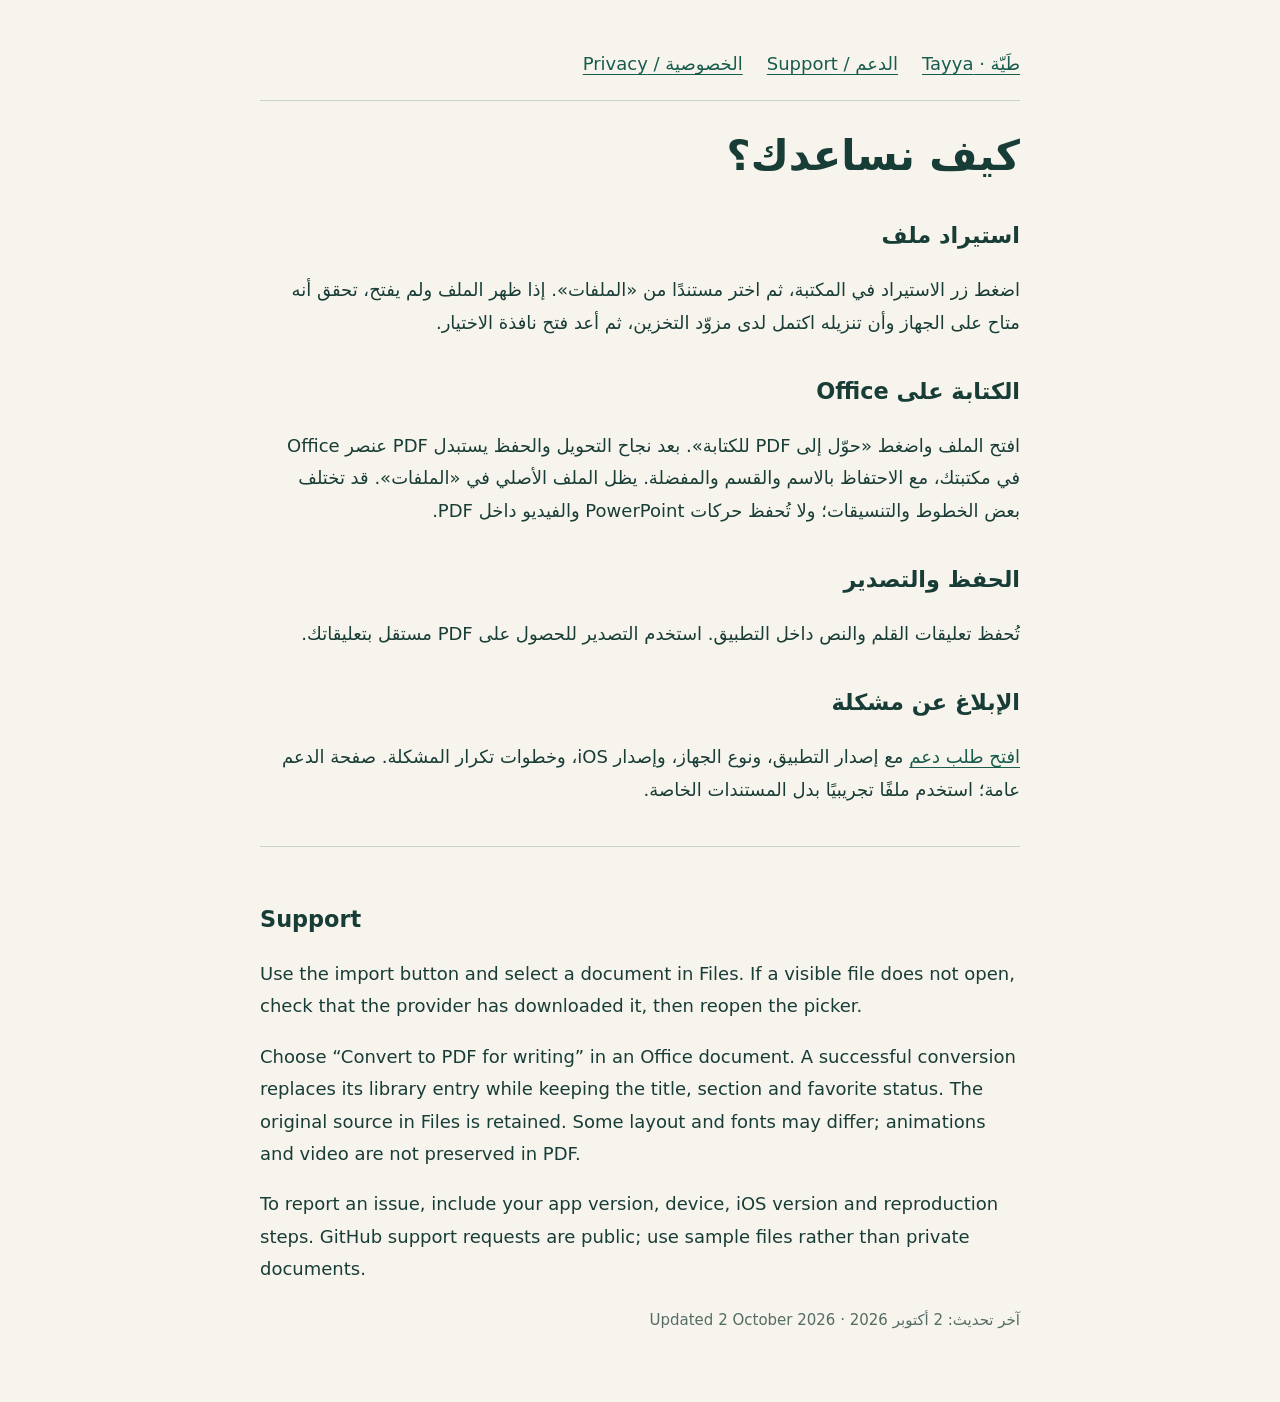
==== docs/support.html @ b32afc5d "Add bilingual Tayya support and privacy pages [skip ci]" ====
<!doctype html>
<html lang="ar" dir="rtl"><head><meta charset="utf-8"><meta name="viewport" content="width=device-width,initial-scale=1"><title>الدعم — طَيّة Tayya</title><link rel="stylesheet" href="style.css"></head><body><main><nav><a href="index.html">طَيّة · Tayya</a><a href="support.html">الدعم / Support</a><a href="privacy.html">الخصوصية / Privacy</a></nav><h1>كيف نساعدك؟</h1><h2>استيراد ملف</h2><p>اضغط زر الاستيراد في المكتبة، ثم اختر مستندًا من «الملفات». إذا ظهر الملف ولم يفتح، تحقق أنه متاح على الجهاز وأن تنزيله اكتمل لدى مزوّد التخزين، ثم أعد فتح نافذة الاختيار.</p><h2>الكتابة على Office</h2><p>افتح الملف واضغط «حوّل إلى PDF للكتابة». بعد نجاح التحويل والحفظ يستبدل PDF عنصر Office في مكتبتك، مع الاحتفاظ بالاسم والقسم والمفضلة. يظل الملف الأصلي في «الملفات». قد تختلف بعض الخطوط والتنسيقات؛ ولا تُحفظ حركات PowerPoint والفيديو داخل PDF.</p><h2>الحفظ والتصدير</h2><p>تُحفظ تعليقات القلم والنص داخل التطبيق. استخدم التصدير للحصول على PDF مستقل بتعليقاتك.</p><h2>الإبلاغ عن مشكلة</h2><p><a href="https://github.com/x6one/hashiya-ios/issues/new">افتح طلب دعم</a> مع إصدار التطبيق، ونوع الجهاز، وإصدار iOS، وخطوات تكرار المشكلة. صفحة الدعم عامة؛ استخدم ملفًا تجريبيًا بدل المستندات الخاصة.</p><section lang="en"><h2>Support</h2><p>Use the import button and select a document in Files. If a visible file does not open, check that the provider has downloaded it, then reopen the picker.</p><p>Choose “Convert to PDF for writing” in an Office document. A successful conversion replaces its library entry while keeping the title, section and favorite status. The original source in Files is retained. Some layout and fonts may differ; animations and video are not preserved in PDF.</p><p>To report an issue, include your app version, device, iOS version and reproduction steps. GitHub support requests are public; use sample files rather than private documents.</p></section><p><small>آخر تحديث: 2 أكتوبر 2026 · Updated 2 October 2026</small></p></main></body></html>
---- docs/style.css ----
body{margin:0;background:#f7f4ed;color:#183d36;font:18px/1.8 system-ui,-apple-system,sans-serif}main{max-width:760px;margin:auto;padding:48px 24px}h1{font-size:2.6rem;line-height:1.3}h2{margin-top:2rem;font-size:1.4rem}a{color:#175c4c;text-underline-offset:4px}nav{display:flex;gap:24px;flex-wrap:wrap;border-bottom:1px solid #c8d2c9;padding-bottom:20px}section[lang=en]{direction:ltr;border-top:1px solid #c8d2c9;margin-top:40px;padding-top:20px}small{color:#556c64}
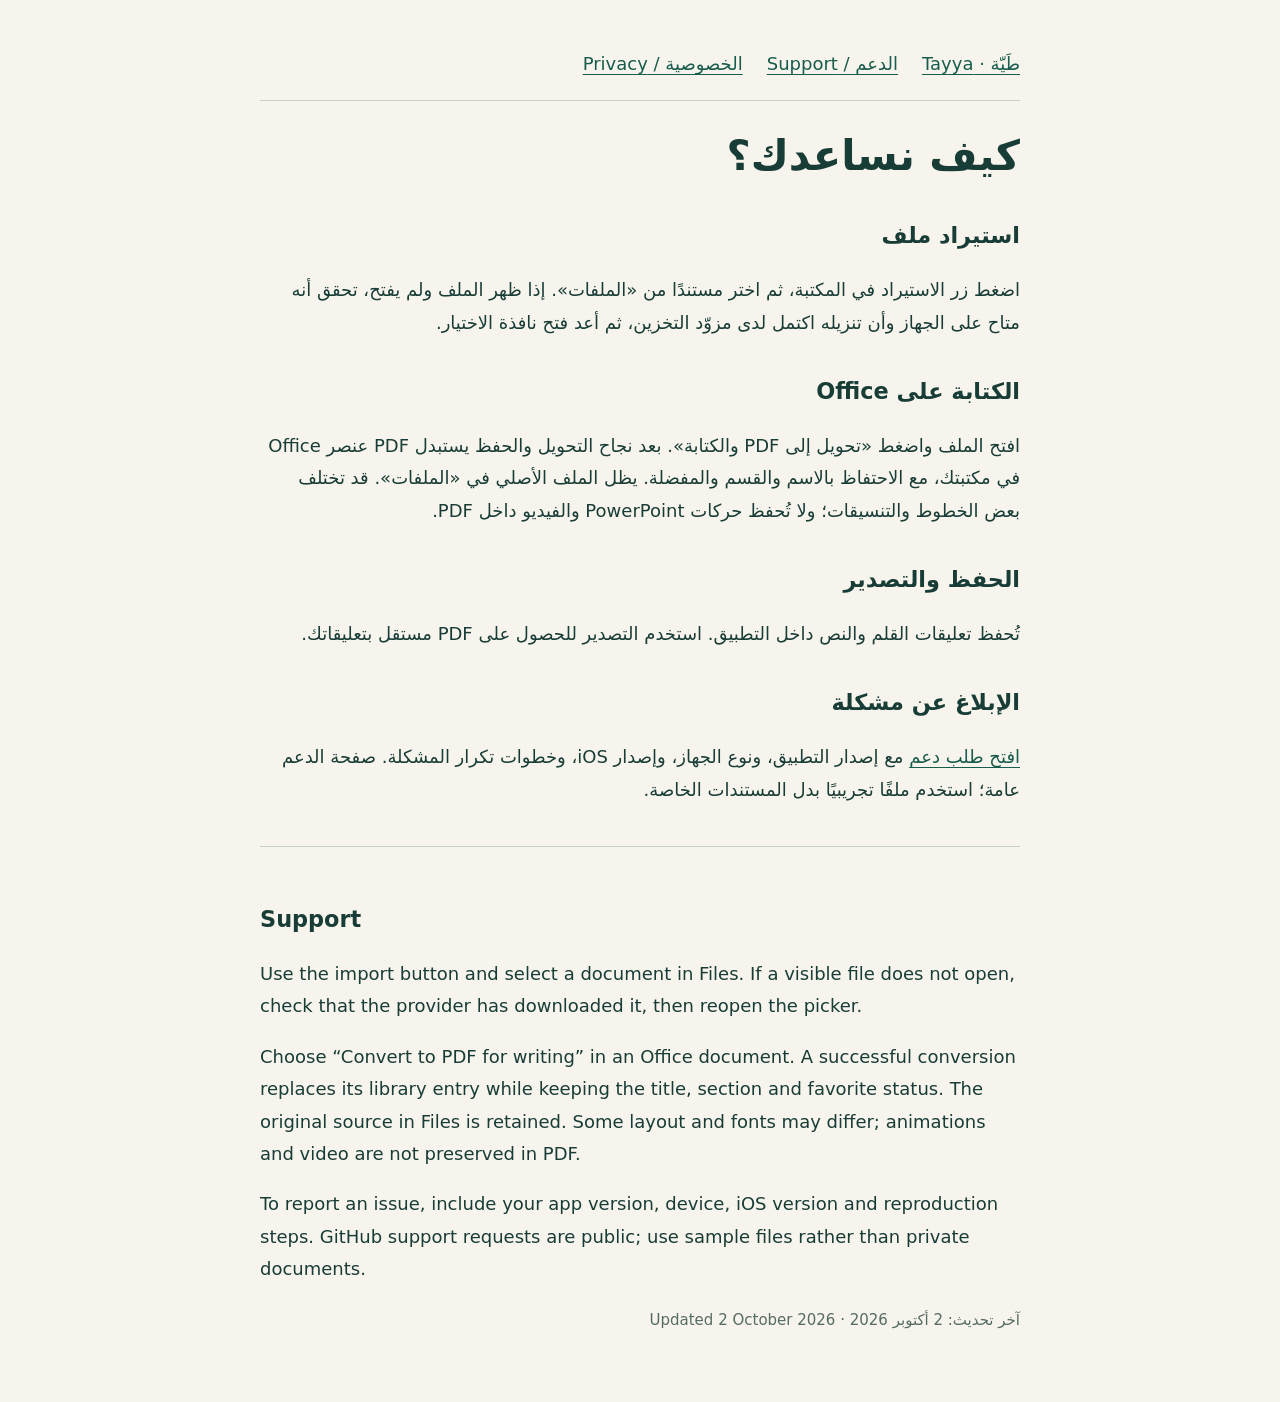
==== commit 505e8146: "Prepare each external Files fixture immediately before its import" ====
--- a/docs/support.html
+++ b/docs/support.html
@@ -1,2 +1,2 @@
 <!doctype html>
-<html lang="ar" dir="rtl"><head><meta charset="utf-8"><meta name="viewport" content="width=device-width,initial-scale=1"><title>الدعم — طَيّة Tayya</title><link rel="stylesheet" href="style.css"></head><body><main><nav><a href="index.html">طَيّة · Tayya</a><a href="support.html">الدعم / Support</a><a href="privacy.html">الخصوصية / Privacy</a></nav><h1>كيف نساعدك؟</h1><h2>استيراد ملف</h2><p>اضغط زر الاستيراد في المكتبة، ثم اختر مستندًا من «الملفات». إذا ظهر الملف ولم يفتح، تحقق أنه متاح على الجهاز وأن تنزيله اكتمل لدى مزوّد التخزين، ثم أعد فتح نافذة الاختيار.</p><h2>الكتابة على Office</h2><p>افتح الملف واضغط «حوّل إلى PDF للكتابة». بعد نجاح التحويل والحفظ يستبدل PDF عنصر Office في مكتبتك، مع الاحتفاظ بالاسم والقسم والمفضلة. يظل الملف الأصلي في «الملفات». قد تختلف بعض الخطوط والتنسيقات؛ ولا تُحفظ حركات PowerPoint والفيديو داخل PDF.</p><h2>الحفظ والتصدير</h2><p>تُحفظ تعليقات القلم والنص داخل التطبيق. استخدم التصدير للحصول على PDF مستقل بتعليقاتك.</p><h2>الإبلاغ عن مشكلة</h2><p><a href="https://github.com/x6one/hashiya-ios/issues/new">افتح طلب دعم</a> مع إصدار التطبيق، ونوع الجهاز، وإصدار iOS، وخطوات تكرار المشكلة. صفحة الدعم عامة؛ استخدم ملفًا تجريبيًا بدل المستندات الخاصة.</p><section lang="en"><h2>Support</h2><p>Use the import button and select a document in Files. If a visible file does not open, check that the provider has downloaded it, then reopen the picker.</p><p>Choose “Convert to PDF for writing” in an Office document. A successful conversion replaces its library entry while keeping the title, section and favorite status. The original source in Files is retained. Some layout and fonts may differ; animations and video are not preserved in PDF.</p><p>To report an issue, include your app version, device, iOS version and reproduction steps. GitHub support requests are public; use sample files rather than private documents.</p></section><p><small>آخر تحديث: 2 أكتوبر 2026 · Updated 2 October 2026</small></p></main></body></html>
+<html lang="ar" dir="rtl"><head><meta charset="utf-8"><meta name="viewport" content="width=device-width,initial-scale=1"><title>الدعم — طَيّة Tayya</title><link rel="stylesheet" href="style.css"></head><body><main><nav><a href="index.html">طَيّة · Tayya</a><a href="support.html">الدعم / Support</a><a href="privacy.html">الخصوصية / Privacy</a></nav><h1>كيف نساعدك؟</h1><h2>استيراد ملف</h2><p>اضغط زر الاستيراد في المكتبة، ثم اختر مستندًا من «الملفات». إذا ظهر الملف ولم يفتح، تحقق أنه متاح على الجهاز وأن تنزيله اكتمل لدى مزوّد التخزين، ثم أعد فتح نافذة الاختيار.</p><h2>الكتابة على Office</h2><p>افتح الملف واضغط «تحويل إلى PDF والكتابة». بعد نجاح التحويل والحفظ يستبدل PDF عنصر Office في مكتبتك، مع الاحتفاظ بالاسم والقسم والمفضلة. يظل الملف الأصلي في «الملفات». قد تختلف بعض الخطوط والتنسيقات؛ ولا تُحفظ حركات PowerPoint والفيديو داخل PDF.</p><h2>الحفظ والتصدير</h2><p>تُحفظ تعليقات القلم والنص داخل التطبيق. استخدم التصدير للحصول على PDF مستقل بتعليقاتك.</p><h2>الإبلاغ عن مشكلة</h2><p><a href="https://github.com/x6one/hashiya-ios/issues/new">افتح طلب دعم</a> مع إصدار التطبيق، ونوع الجهاز، وإصدار iOS، وخطوات تكرار المشكلة. صفحة الدعم عامة؛ استخدم ملفًا تجريبيًا بدل المستندات الخاصة.</p><section lang="en"><h2>Support</h2><p>Use the import button and select a document in Files. If a visible file does not open, check that the provider has downloaded it, then reopen the picker.</p><p>Choose “Convert to PDF for writing” in an Office document. A successful conversion replaces its library entry while keeping the title, section and favorite status. The original source in Files is retained. Some layout and fonts may differ; animations and video are not preserved in PDF.</p><p>To report an issue, include your app version, device, iOS version and reproduction steps. GitHub support requests are public; use sample files rather than private documents.</p></section><p><small>آخر تحديث: 2 أكتوبر 2026 · Updated 2 October 2026</small></p></main></body></html>
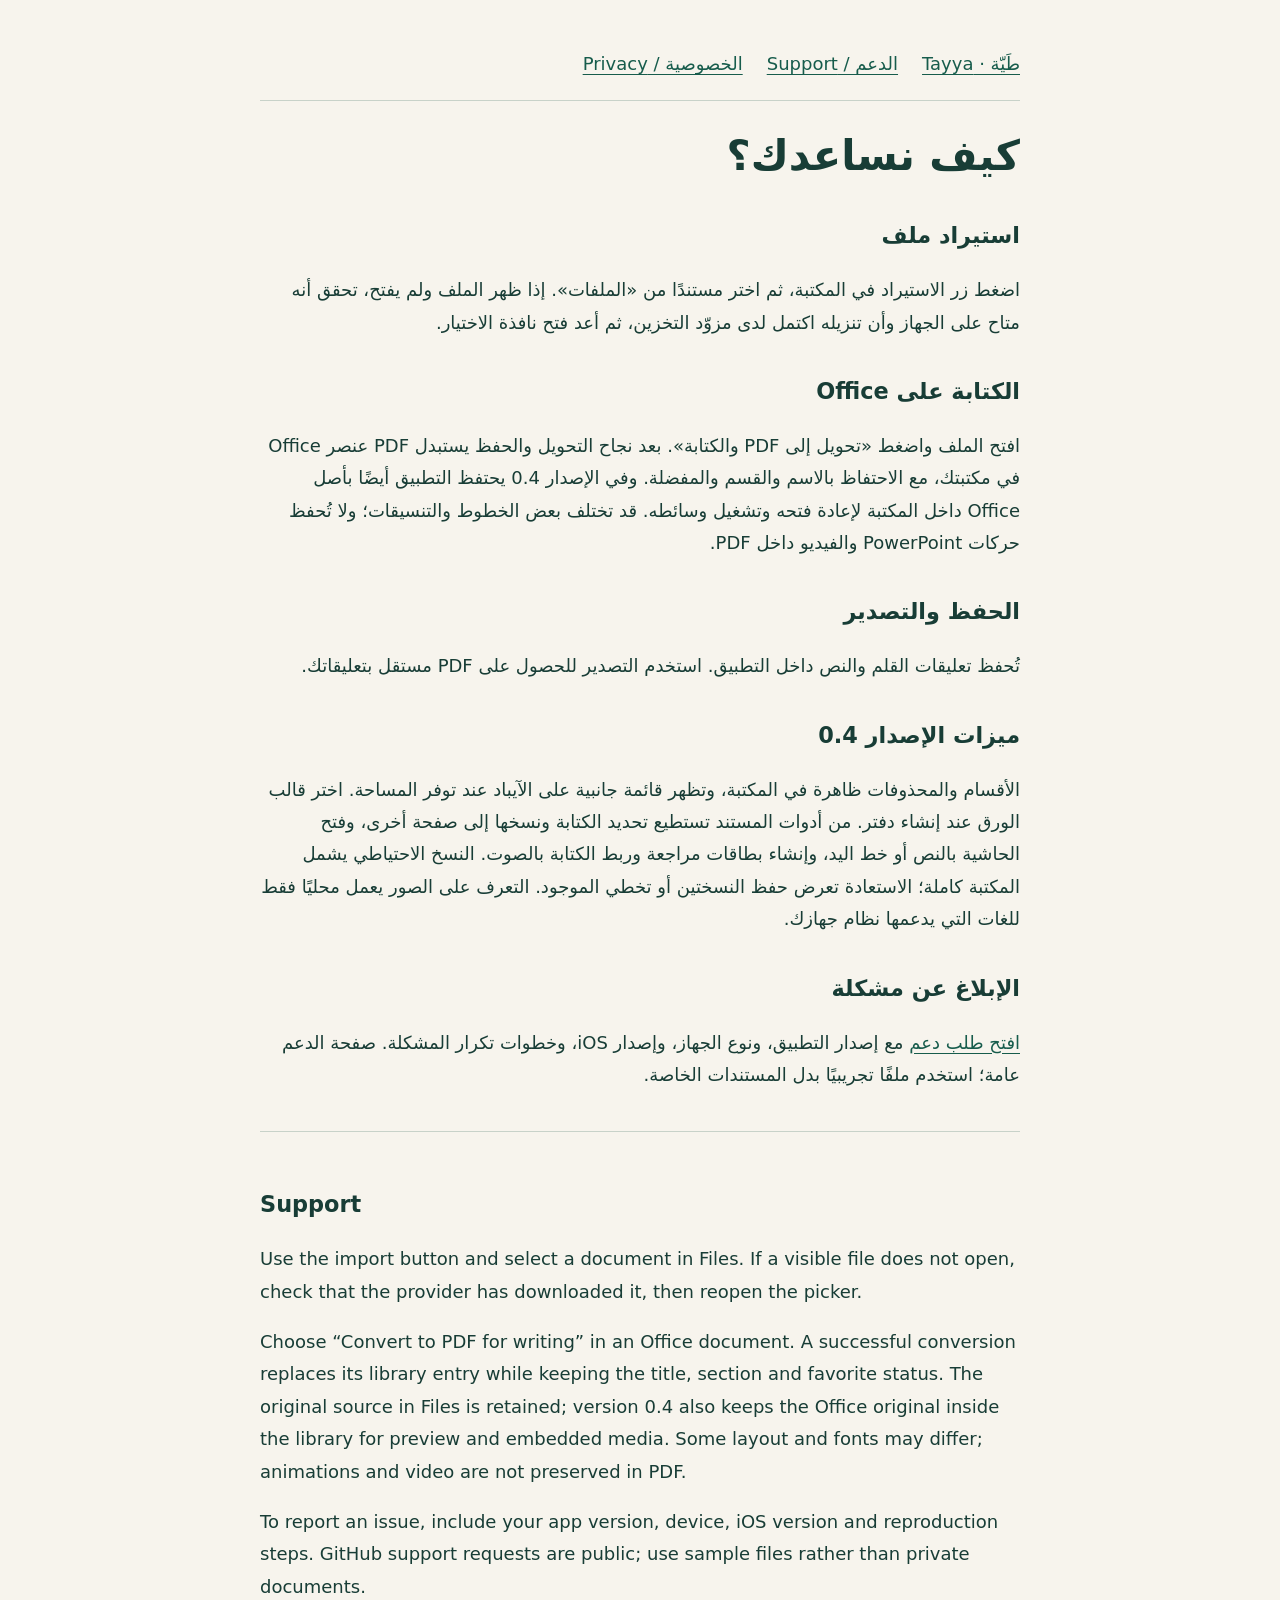
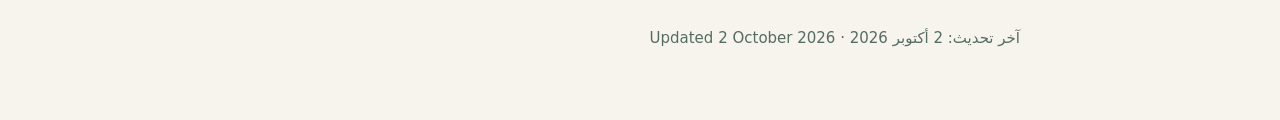
==== commit aafef167: "Carry verified native audit and document Tayya 0.4 release candidate" ====
--- a/docs/support.html
+++ b/docs/support.html
@@ -1,2 +1,2 @@
 <!doctype html>
-<html lang="ar" dir="rtl"><head><meta charset="utf-8"><meta name="viewport" content="width=device-width,initial-scale=1"><title>الدعم — طَيّة Tayya</title><link rel="stylesheet" href="style.css"></head><body><main><nav><a href="index.html">طَيّة · Tayya</a><a href="support.html">الدعم / Support</a><a href="privacy.html">الخصوصية / Privacy</a></nav><h1>كيف نساعدك؟</h1><h2>استيراد ملف</h2><p>اضغط زر الاستيراد في المكتبة، ثم اختر مستندًا من «الملفات». إذا ظهر الملف ولم يفتح، تحقق أنه متاح على الجهاز وأن تنزيله اكتمل لدى مزوّد التخزين، ثم أعد فتح نافذة الاختيار.</p><h2>الكتابة على Office</h2><p>افتح الملف واضغط «تحويل إلى PDF والكتابة». بعد نجاح التحويل والحفظ يستبدل PDF عنصر Office في مكتبتك، مع الاحتفاظ بالاسم والقسم والمفضلة. يظل الملف الأصلي في «الملفات». قد تختلف بعض الخطوط والتنسيقات؛ ولا تُحفظ حركات PowerPoint والفيديو داخل PDF.</p><h2>الحفظ والتصدير</h2><p>تُحفظ تعليقات القلم والنص داخل التطبيق. استخدم التصدير للحصول على PDF مستقل بتعليقاتك.</p><h2>الإبلاغ عن مشكلة</h2><p><a href="https://github.com/x6one/hashiya-ios/issues/new">افتح طلب دعم</a> مع إصدار التطبيق، ونوع الجهاز، وإصدار iOS، وخطوات تكرار المشكلة. صفحة الدعم عامة؛ استخدم ملفًا تجريبيًا بدل المستندات الخاصة.</p><section lang="en"><h2>Support</h2><p>Use the import button and select a document in Files. If a visible file does not open, check that the provider has downloaded it, then reopen the picker.</p><p>Choose “Convert to PDF for writing” in an Office document. A successful conversion replaces its library entry while keeping the title, section and favorite status. The original source in Files is retained. Some layout and fonts may differ; animations and video are not preserved in PDF.</p><p>To report an issue, include your app version, device, iOS version and reproduction steps. GitHub support requests are public; use sample files rather than private documents.</p></section><p><small>آخر تحديث: 2 أكتوبر 2026 · Updated 2 October 2026</small></p></main></body></html>
+<html lang="ar" dir="rtl"><head><meta charset="utf-8"><meta name="viewport" content="width=device-width,initial-scale=1"><title>الدعم — طَيّة Tayya</title><link rel="stylesheet" href="style.css"></head><body><main><nav><a href="index.html">طَيّة · Tayya</a><a href="support.html">الدعم / Support</a><a href="privacy.html">الخصوصية / Privacy</a></nav><h1>كيف نساعدك؟</h1><h2>استيراد ملف</h2><p>اضغط زر الاستيراد في المكتبة، ثم اختر مستندًا من «الملفات». إذا ظهر الملف ولم يفتح، تحقق أنه متاح على الجهاز وأن تنزيله اكتمل لدى مزوّد التخزين، ثم أعد فتح نافذة الاختيار.</p><h2>الكتابة على Office</h2><p>افتح الملف واضغط «تحويل إلى PDF والكتابة». بعد نجاح التحويل والحفظ يستبدل PDF عنصر Office في مكتبتك، مع الاحتفاظ بالاسم والقسم والمفضلة. وفي الإصدار 0.4 يحتفظ التطبيق أيضًا بأصل Office داخل المكتبة لإعادة فتحه وتشغيل وسائطه. قد تختلف بعض الخطوط والتنسيقات؛ ولا تُحفظ حركات PowerPoint والفيديو داخل PDF.</p><h2>الحفظ والتصدير</h2><p>تُحفظ تعليقات القلم والنص داخل التطبيق. استخدم التصدير للحصول على PDF مستقل بتعليقاتك.</p><h2>ميزات الإصدار 0.4</h2><p>الأقسام والمحذوفات ظاهرة في المكتبة، وتظهر قائمة جانبية على الآيباد عند توفر المساحة. اختر قالب الورق عند إنشاء دفتر. من أدوات المستند تستطيع تحديد الكتابة ونسخها إلى صفحة أخرى، وفتح الحاشية بالنص أو خط اليد، وإنشاء بطاقات مراجعة وربط الكتابة بالصوت. النسخ الاحتياطي يشمل المكتبة كاملة؛ الاستعادة تعرض حفظ النسختين أو تخطي الموجود. التعرف على الصور يعمل محليًا فقط للغات التي يدعمها نظام جهازك.</p><h2>الإبلاغ عن مشكلة</h2><p><a href="https://github.com/x6one/hashiya-ios/issues/new">افتح طلب دعم</a> مع إصدار التطبيق، ونوع الجهاز، وإصدار iOS، وخطوات تكرار المشكلة. صفحة الدعم عامة؛ استخدم ملفًا تجريبيًا بدل المستندات الخاصة.</p><section lang="en"><h2>Support</h2><p>Use the import button and select a document in Files. If a visible file does not open, check that the provider has downloaded it, then reopen the picker.</p><p>Choose “Convert to PDF for writing” in an Office document. A successful conversion replaces its library entry while keeping the title, section and favorite status. The original source in Files is retained; version 0.4 also keeps the Office original inside the library for preview and embedded media. Some layout and fonts may differ; animations and video are not preserved in PDF.</p><p>To report an issue, include your app version, device, iOS version and reproduction steps. GitHub support requests are public; use sample files rather than private documents.</p></section><p><small>آخر تحديث: 2 أكتوبر 2026 · Updated 2 October 2026</small></p></main></body></html>
